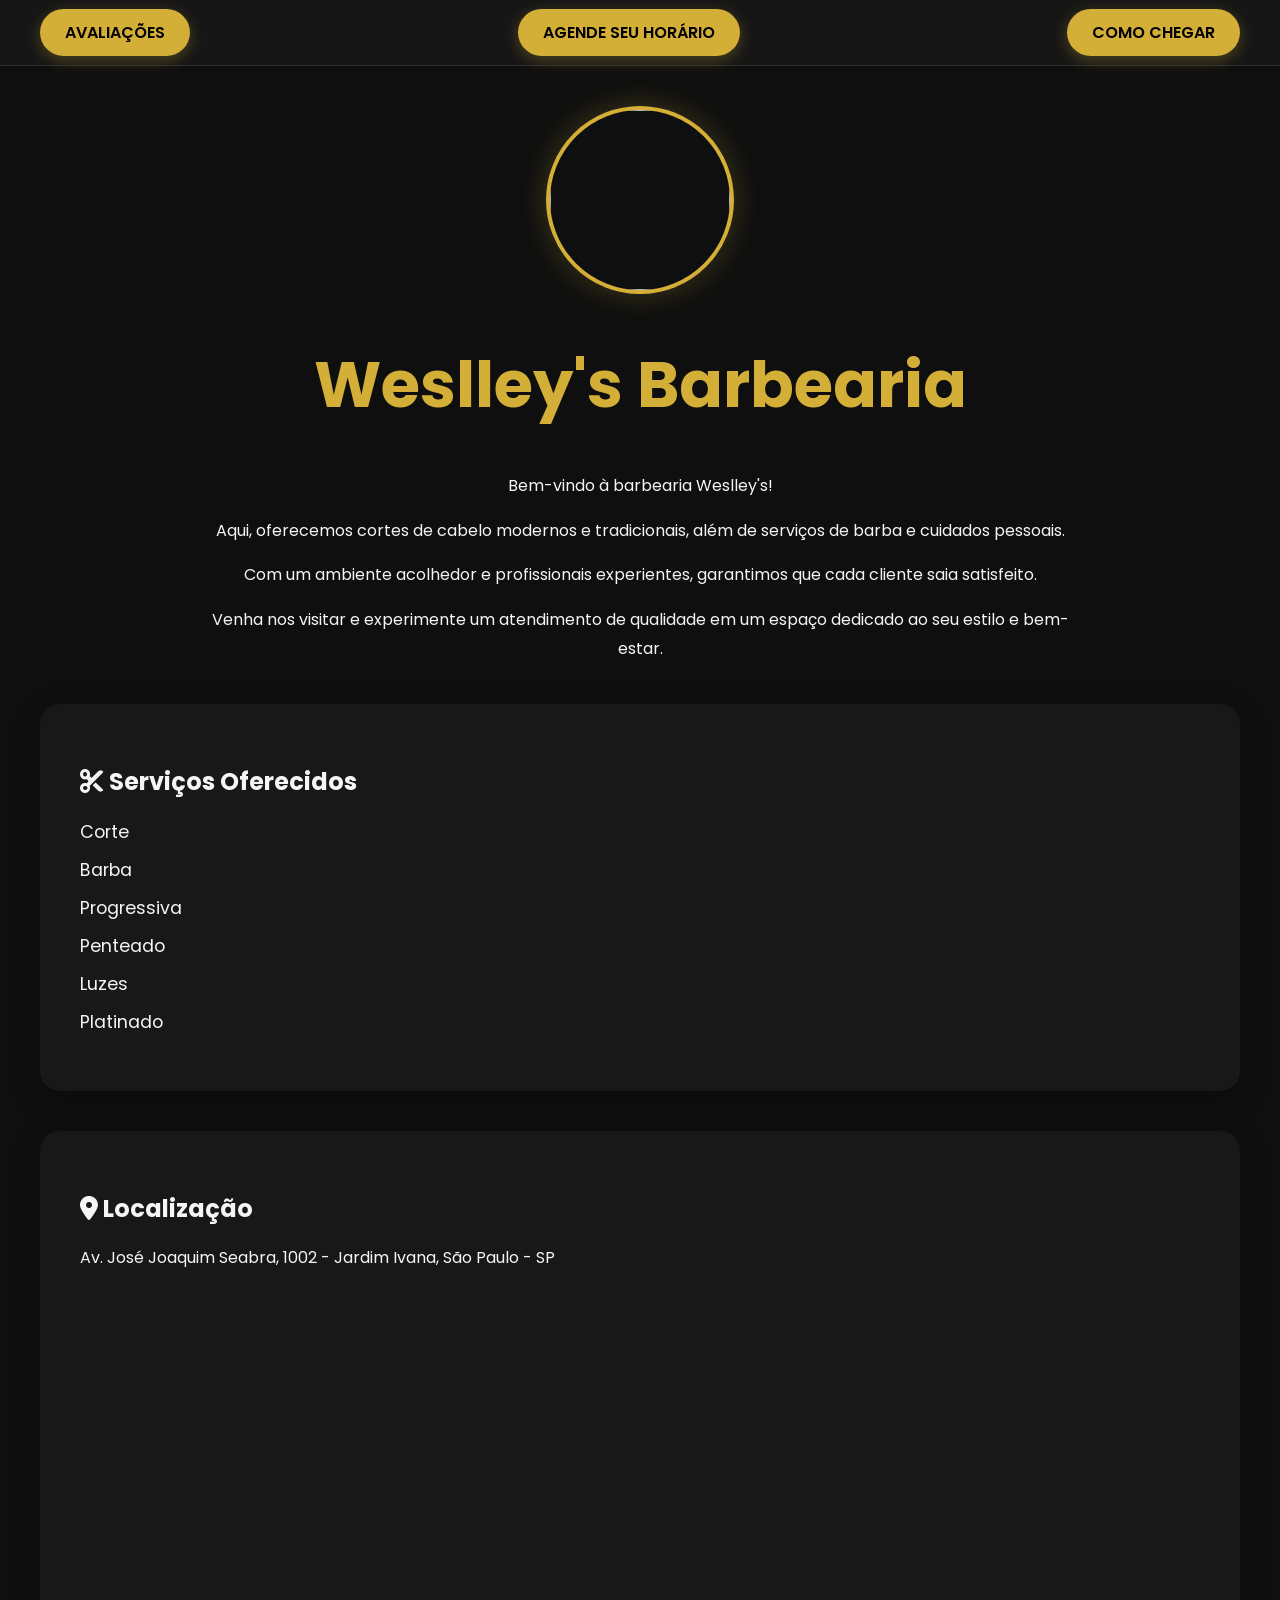
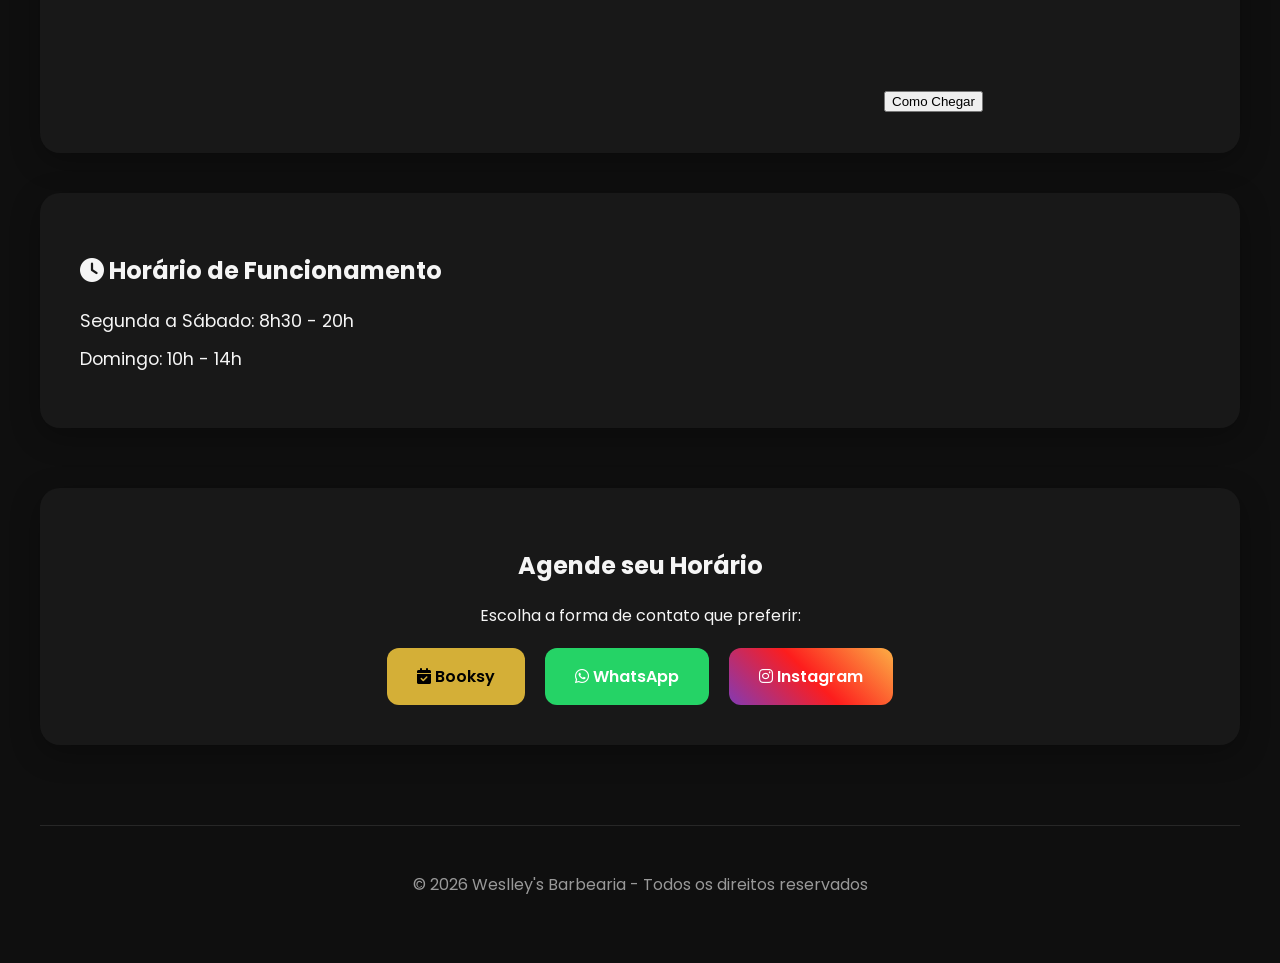
==== index.html @ 0d5057e3 "Criação barbearia" ====
<!DOCTYPE html>
<html lang="en">
<head>
    <meta charset="UTF-8">
    <meta name="viewport" content="width=device-width, initial-scale=1.0">
    <title>Weslley's Barbearia</title>
    <link rel="stylesheet" href="index.css">
    <link rel="stylesheet" href="https://cdnjs.cloudflare.com/ajax/libs/font-awesome/6.5.2/css/all.min.css">
    <link rel="preconnect" href="https://fonts.googleapis.com">
<link rel="preconnect" href="https://fonts.gstatic.com" crossorigin>

<link href="https://fonts.googleapis.com/css2?family=Poppins:wght@300;400;500;600;700&display=swap" rel="stylesheet">
</head>
<body>
    <nav>
    <ul>
        <li><a href="https://booksy.com/pt-br/367630_weslleys-barbearia_barbearias_1047773_sao-paulo#reviews-section"
               target="_blank"
               class="btn-menu-booksy">
               Avaliações
            </a> 
        </li>
            
        <li>
            <a href="https://booksy.com/pt-br/instant-experiences/widget/367630?utm_source=ig&utm_medium=social&utm_content=link_in_bio"
               target="_blank"
               class="btn-menu-booksy">
                Agende seu Horário
            </a>
        </li>

        <li><a href="https://www.google.com/maps/place/Av.+Jos%C3%A9+Joaquim+Seabra,+1002+-+Jardim+Ivana,+S%C3%A3o+Paulo+-+SP,+05364-000/@-23.5702274,-46.7535522,1033m/data=!3m2!1e3!4b1!4m6!3m5!1s0x94ce55e758b2d7f1:0xc8e67a500161d487!8m2!3d-23.5702274!4d-46.7535522!16s%2Fg%2F11smvkb0kb?entry=ttu&g_ep=EgoyMDI2MDYxNi4wIKXMDSoASAFQAw%3D%3D"
               target="_blank"
               class="btn-menu-booksy">
                Como Chegar
            </a>
        </li>
    </ul>
</nav>

    <header>
        <div class="center">
            <img src="./img/img.png"></img>
                
        </div>

        <div class="nome">
            <h1>Weslley's Barbearia</h1>
        </div>

        <div class="boasvindas">
                <p>Bem-vindo à barbearia Weslley's!</p>
                <p>Aqui, oferecemos cortes de cabelo modernos e tradicionais, além de serviços de barba e cuidados pessoais.</p> 
                <p>Com um ambiente acolhedor e profissionais experientes, garantimos que cada cliente saia satisfeito.</p> 
                <p>Venha nos visitar e experimente um atendimento de qualidade em um espaço dedicado ao seu estilo e bem-estar.</p>
        </div>

        <div class="servicos">
    <h2>
        <i class="fa-solid fa-scissors"></i>
        Serviços Oferecidos
    </h2>

    <ul>
        <li>Corte</li>
        <li>Barba</li>
        <li>Progressiva</li>
        <li>Penteado</li>
        <li>Luzes</li>
        <li>Platinado</li>
    </ul>
</div>

        <div class="endereco">
                <h2><i class="fa-solid fa-location-dot"></i> Localização</h2>
                <p>Av. José Joaquim Seabra, 1002 - Jardim Ivana, São Paulo - SP</p  >
                
                <iframe
        src="https://www.google.com/maps?q=Av.%20José%20Joaquim%20Seabra,%201002&output=embed"
        width="600"
        height="450"
        style="border:0;"
        allowfullscreen=""
        loading="lazy">
    </iframe>

    <a
    href="https://www.google.com/maps/search/?api=1&query=Av.+José+Joaquim+Seabra,+1002"
    target="_blank">
    <button>Como Chegar</button>
    </a>
        </div>  

        <div class="funcionamento">
                <h2><i class="fa-solid fa-clock"></i> Horário de Funcionamento</h2>
                <ul>
                    <li>Segunda a Sábado: 8h30 - 20h</li>
                    <li>Domingo: 10h - 14h</li>
                </ul>
        </div>

       <div class="agendamento">
    <h2>Agende seu Horário</h2>
    <p>Escolha a forma de contato que preferir:</p>

    <div class="botoes-agendamento">

        <a href="https://booksy.com/pt-br/367630_weslleys-barbearia_barbearias_1047773_sao-paulo"
           target="_blank"
           class="btn-booksy">
            <i class="fa-solid fa-calendar-check"></i>
            Booksy
        </a>

        <a href="https://wa.me/5511982858333?text=Olá!%20Gostaria%20de%20agendar%20um%20horário%20na%20Weslley's%20Barbearia."
           target="_blank"
           class="btn-whatsapp">
           <i class="fa-brands fa-whatsapp"></i> 
           WhatsApp
        </a>

        <a href="https://www.instagram.com/weslleys_barbearia"
           target="_blank"
           class="btn-instagram">
            <i class="fa-brands fa-instagram"></i>
             Instagram
        </a>

    </div>
</div>

        
       <footer>
    <p>© 2026 Weslley's Barbearia - Todos os direitos reservados</p>
</footer>

    </header>
</body>
</html>
---- index.css ----
/* ===== ESTILO GERAL ===== */

body {
    background-color: #0f0f0f;
    color: #f5f5f5;
    font-family: 'Poppins', sans-serif;
    margin: 0;
    padding: 0; 
}

header {
    max-width: 1200px;
    margin: 0 auto;
    padding: 20px;
}

/* ===== MENU DE NAVEGAÇÃO ===== */

nav {
    background-color: rgba(255,255,255,0.03);
    backdrop-filter: blur(10px);
    border-bottom: 1px solid rgba(255,255,255,0.1);
    position: sticky;
    top: 0;
    z-index: 100;
} 
    
nav ul {
    display: flex;
    justify-content: space-between;
    align-items: center;
    list-style: none;
    padding: 20px 40px;
    max-width: 1200px;
    margin: 0 auto;
}

nav a {
    color: white;
    text-decoration: none;
    transition: 0.3s;
}

nav a:hover {
    color: #d4af37; /* dourado */
}

/* ===== IMAGEM ===== */

img {
    width: 180px;
    height: 180px;
    border-radius: 50%;
    border: 4px solid #d4af37;
    object-fit: cover;
    box-shadow: 0 0 30px rgba(212,175,55,0.25);
}

/* ===== CLASSES DE CENTRALIZAÇÃO ===== */

.center {
    display: flex;
    justify-content: center;
    align-items: center;
    margin-top: 20px;
}

/* ===== TÍTULO PRINCIPAL ===== */

.nome {
    text-align: center;
    margin-top: 20px;
}

.nome h1 {
    font-size: 4rem;
    font-weight: 700;
    font-style: normal;
    color: #d4af37;
    margin-bottom: 10px;
}

.nome h2{
color: #d4af37;
    font-size: 2rem;
    margin-bottom: 25px;
}

/* ===== TEXTO DE BOAS-VINDAS ===== */

.boasvindas {
    text-align: center;
    max-width: 900px;
    margin: 40px auto;
    line-height: 1.8;
}

/* ===== SEÇÕES ===== */

.servicos,
.endereco,
.funcionamento,
.agendamento {
    background-color: #181818;
    border-radius: 20px;
    padding: 40px;
    margin-top: 40px;
    box-shadow: 0 8px 30px rgba(0,0,0,0.3);
}

/* ===== LISTAS ===== */

.servicos ul,
.funcionamento ul {
    list-style: none;
    padding: 0;
}

.servicos li,
.funcionamento li {
    margin: 12px 0;
    font-size: 1.1rem;
}

/* ===== ENDEREÇO ===== */

.endereco iframe {
    width: 100%;
    max-width: 800px;
    height: 400px;
    border-radius: 15px;
    margin-top: 20px;
}

.agendamento {
    text-align: center;
    margin: 60px 0;
}

.botoes-agendamento {
    display: flex;
    justify-content: center;
    gap: 20px;
    flex-wrap: wrap;
    margin-top: 20px;
}

.btn-booksy {
    background-color: #d4af37;
    color: black;
}

.btn-whatsapp {
    background-color: #25D366;
    color: white;
}

.btn-instagram {
    background: linear-gradient(
        45deg,
        #833AB4,
        #FD1D1D,
        #FCAF45
    );
    color: white;
}

/* ===== BOTÕES PREMIUM ===== */

.botoes-agendamento a {
    text-decoration: none;
    padding: 16px 30px;
    border-radius: 12px;
    font-weight: 600;
    transition: all 0.3s ease;
}

.botoes-agendamento a:hover {
    transform: translateY(-3px);
    box-shadow: 0 10px 20px rgba(0,0,0,0.25);
}

.btn-menu-booksy {
     background-color: #d4af37;
    color: black !important;
    padding: 12px 25px;
    border-radius: 30px;
    font-weight: 600;
    text-transform: uppercase;
    box-shadow: 0 4px 15px rgba(212, 175, 55, 0.3);
    transition: all 0.3s ease;
}

.btn-menu-booksy:hover {
    transform: translateY(-2px);
    background-color: #e5c158;
}

/* ===== RODAPÉ ===== */

footer {
    text-align: center;
    padding: 30px;
    margin-top: 80px;
    border-top: 1px solid rgba(255,255,255,0.1);
    color: #999;
}
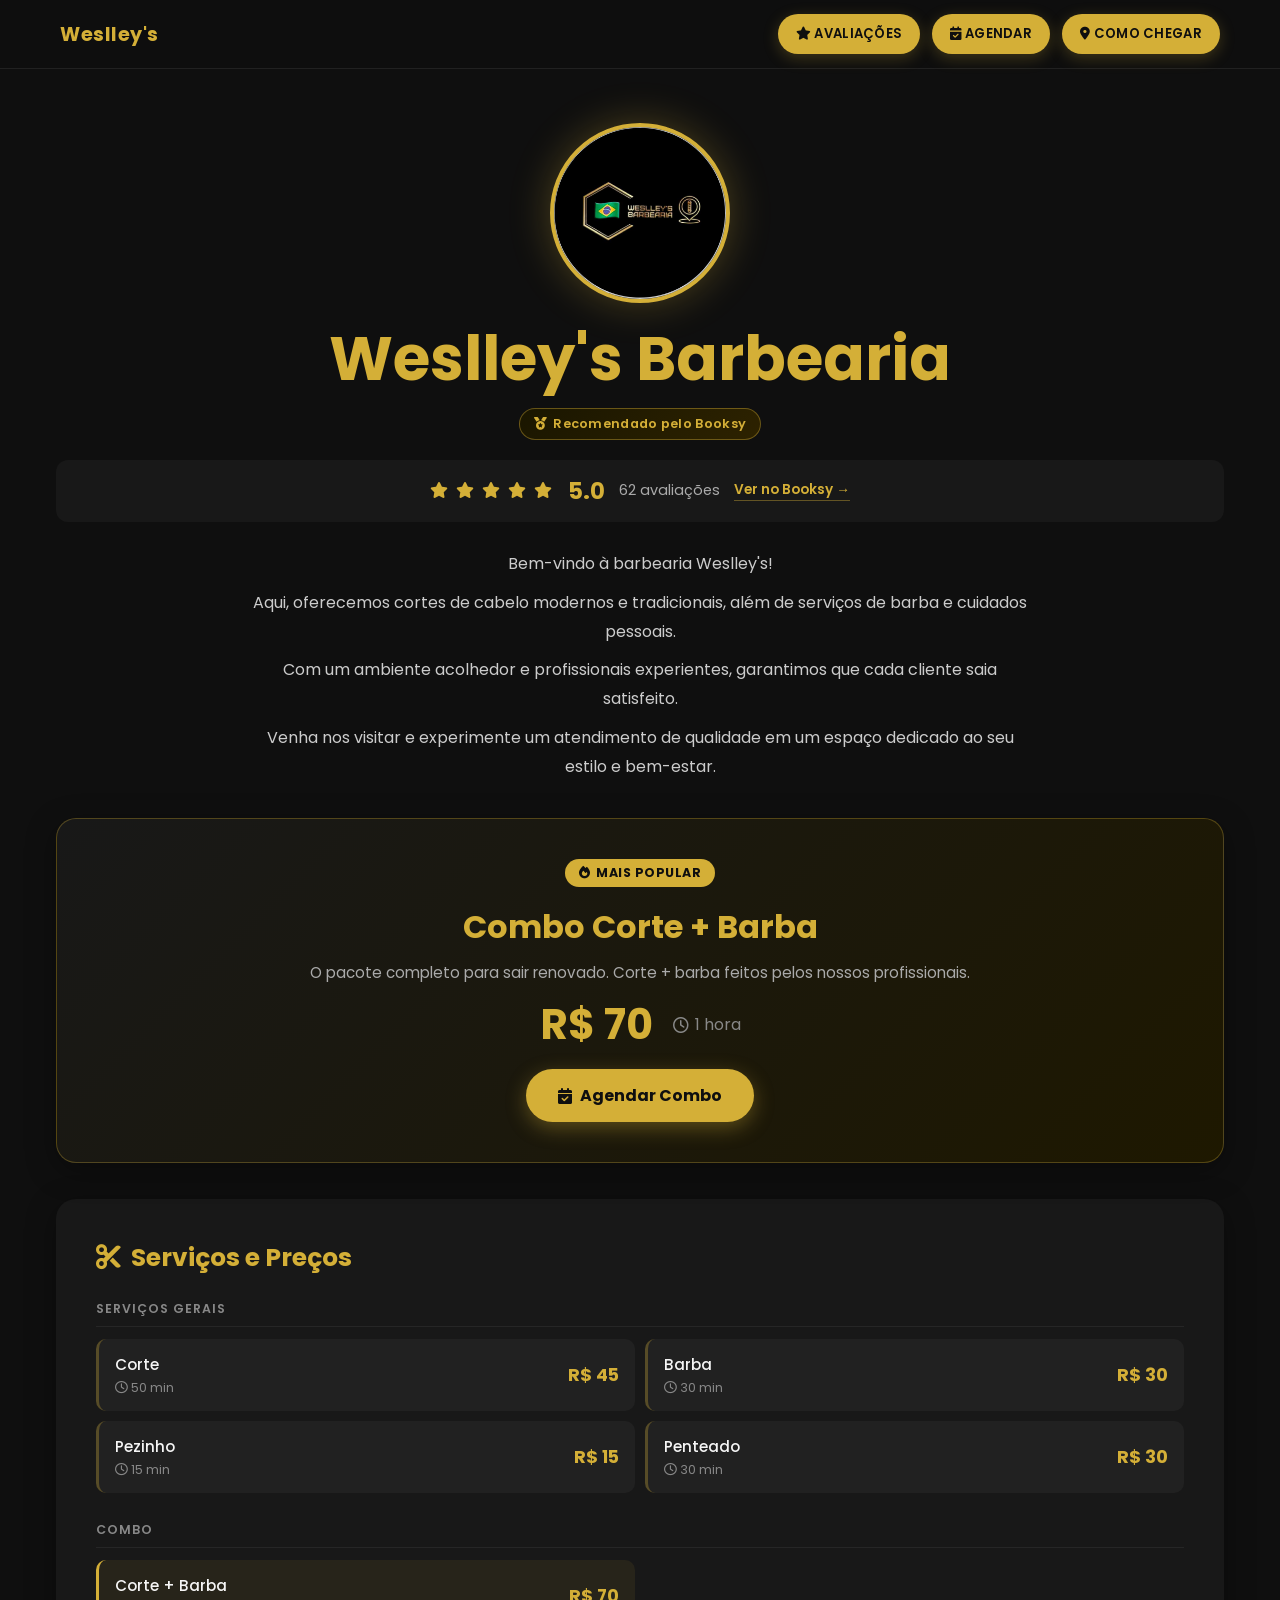
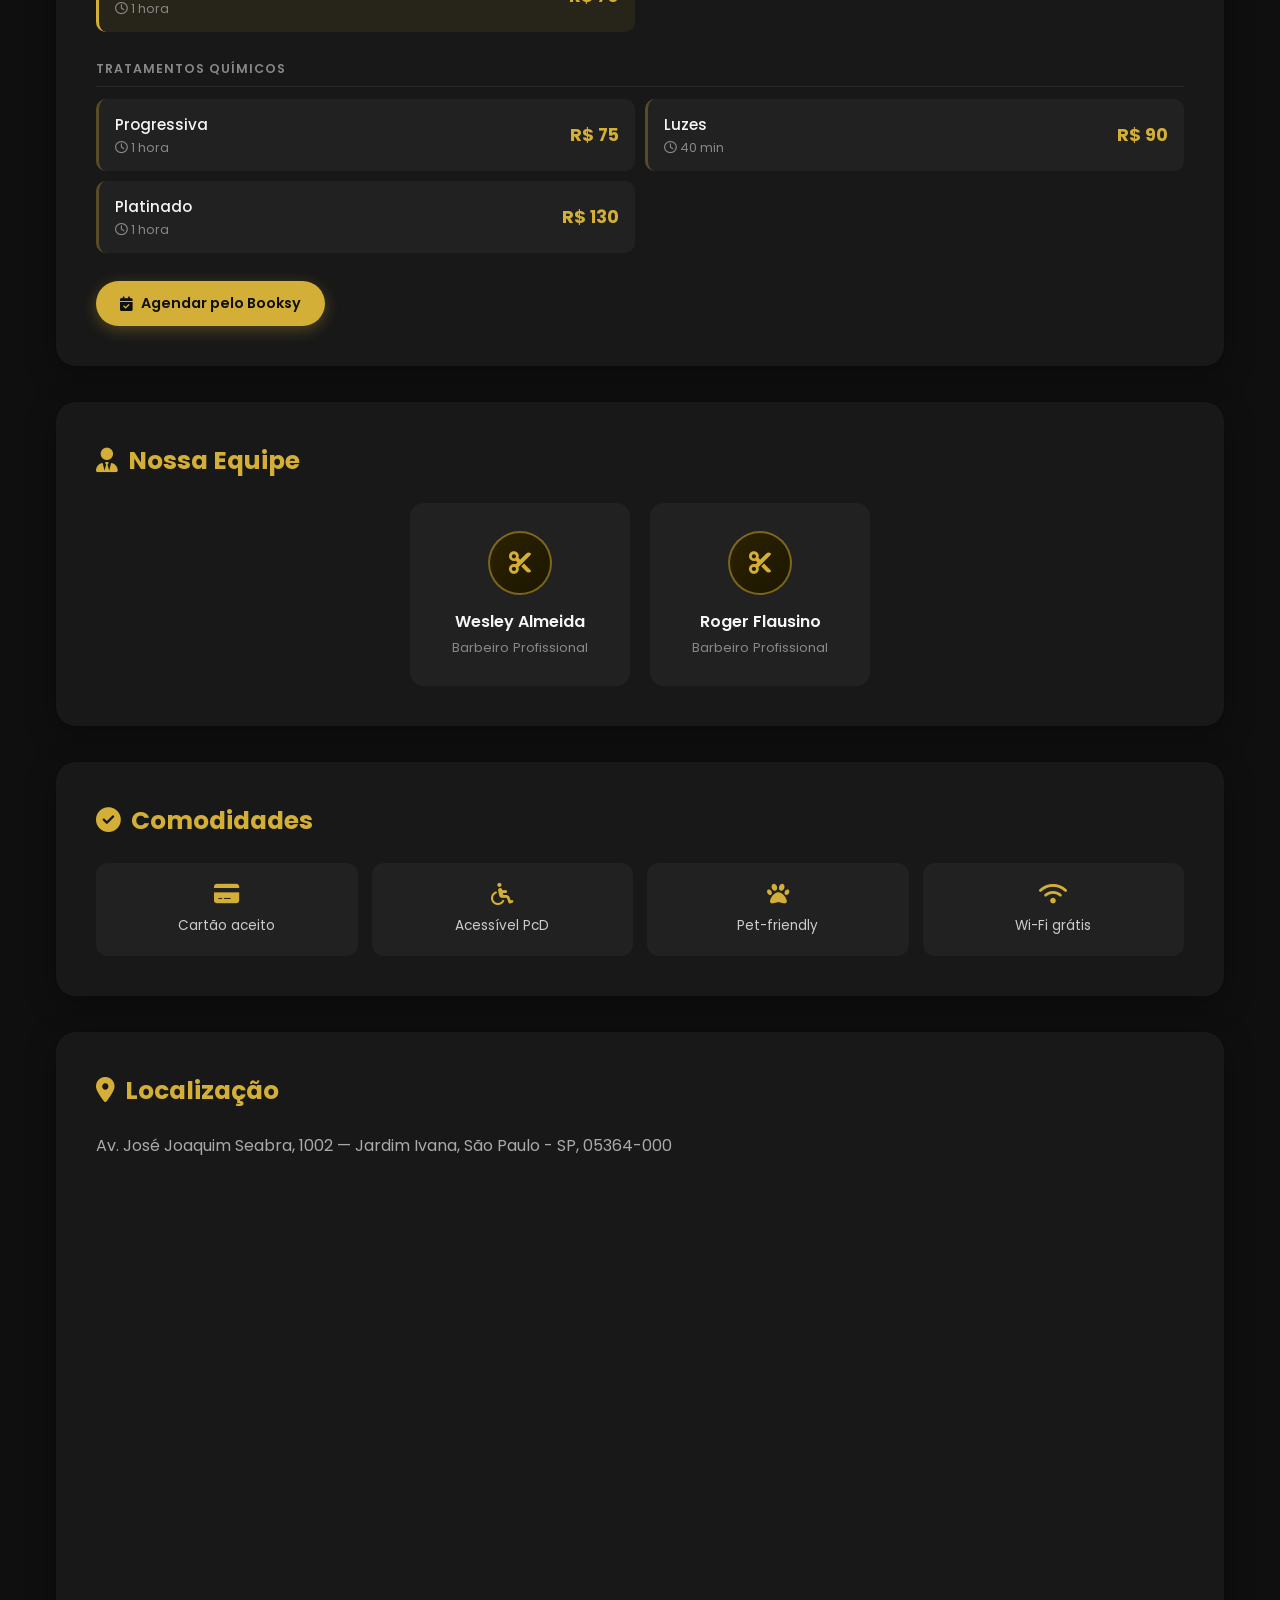
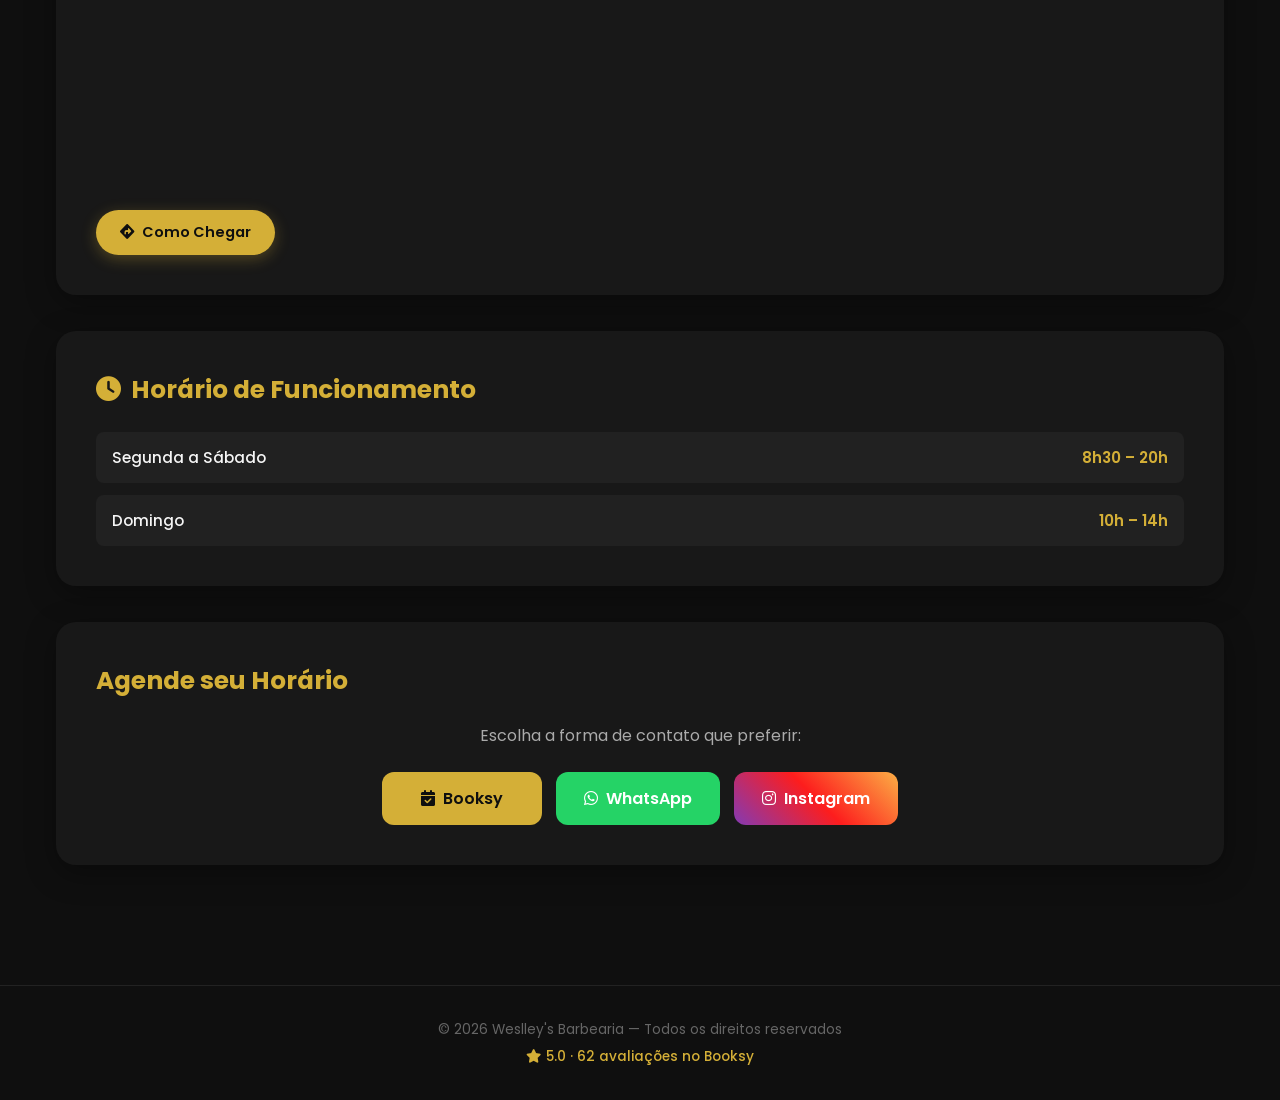
==== commit 3caa8ae6: "Refatora projeto: responsivo mobile-first + dados do Booksy + estrutura assets/ - Layout 100% respon" ====
--- a/index.html
+++ b/index.html
@@ -1,139 +1,301 @@
-<!DOCTYPE html>
-<html lang="en">
-<head>
-    <meta charset="UTF-8">
-    <meta name="viewport" content="width=device-width, initial-scale=1.0">
-    <title>Weslley's Barbearia</title>
-    <link rel="stylesheet" href="index.css">
-    <link rel="stylesheet" href="https://cdnjs.cloudflare.com/ajax/libs/font-awesome/6.5.2/css/all.min.css">
-    <link rel="preconnect" href="https://fonts.googleapis.com">
-<link rel="preconnect" href="https://fonts.gstatic.com" crossorigin>
-
-<link href="https://fonts.googleapis.com/css2?family=Poppins:wght@300;400;500;600;700&display=swap" rel="stylesheet">
-</head>
-<body>
-    <nav>
-    <ul>
-        <li><a href="https://booksy.com/pt-br/367630_weslleys-barbearia_barbearias_1047773_sao-paulo#reviews-section"
-               target="_blank"
-               class="btn-menu-booksy">
-               Avaliações
-            </a> 
-        </li>
-            
-        <li>
-            <a href="https://booksy.com/pt-br/instant-experiences/widget/367630?utm_source=ig&utm_medium=social&utm_content=link_in_bio"
-               target="_blank"
-               class="btn-menu-booksy">
-                Agende seu Horário
-            </a>
-        </li>
-
-        <li><a href="https://www.google.com/maps/place/Av.+Jos%C3%A9+Joaquim+Seabra,+1002+-+Jardim+Ivana,+S%C3%A3o+Paulo+-+SP,+05364-000/@-23.5702274,-46.7535522,1033m/data=!3m2!1e3!4b1!4m6!3m5!1s0x94ce55e758b2d7f1:0xc8e67a500161d487!8m2!3d-23.5702274!4d-46.7535522!16s%2Fg%2F11smvkb0kb?entry=ttu&g_ep=EgoyMDI2MDYxNi4wIKXMDSoASAFQAw%3D%3D"
-               target="_blank"
-               class="btn-menu-booksy">
-                Como Chegar
-            </a>
-        </li>
-    </ul>
-</nav>
-
-    <header>
-        <div class="center">
-            <img src="./img/img.png"></img>
-                
-        </div>
-
-        <div class="nome">
-            <h1>Weslley's Barbearia</h1>
-        </div>
-
-        <div class="boasvindas">
-                <p>Bem-vindo à barbearia Weslley's!</p>
-                <p>Aqui, oferecemos cortes de cabelo modernos e tradicionais, além de serviços de barba e cuidados pessoais.</p> 
-                <p>Com um ambiente acolhedor e profissionais experientes, garantimos que cada cliente saia satisfeito.</p> 
-                <p>Venha nos visitar e experimente um atendimento de qualidade em um espaço dedicado ao seu estilo e bem-estar.</p>
-        </div>
-
-        <div class="servicos">
-    <h2>
-        <i class="fa-solid fa-scissors"></i>
-        Serviços Oferecidos
-    </h2>
-
-    <ul>
-        <li>Corte</li>
-        <li>Barba</li>
-        <li>Progressiva</li>
-        <li>Penteado</li>
-        <li>Luzes</li>
-        <li>Platinado</li>
-    </ul>
-</div>
-
-        <div class="endereco">
-                <h2><i class="fa-solid fa-location-dot"></i> Localização</h2>
-                <p>Av. José Joaquim Seabra, 1002 - Jardim Ivana, São Paulo - SP</p  >
-                
-                <iframe
-        src="https://www.google.com/maps?q=Av.%20José%20Joaquim%20Seabra,%201002&output=embed"
-        width="600"
-        height="450"
-        style="border:0;"
-        allowfullscreen=""
-        loading="lazy">
-    </iframe>
-
-    <a
-    href="https://www.google.com/maps/search/?api=1&query=Av.+José+Joaquim+Seabra,+1002"
-    target="_blank">
-    <button>Como Chegar</button>
-    </a>
-        </div>  
-
-        <div class="funcionamento">
-                <h2><i class="fa-solid fa-clock"></i> Horário de Funcionamento</h2>
-                <ul>
-                    <li>Segunda a Sábado: 8h30 - 20h</li>
-                    <li>Domingo: 10h - 14h</li>
-                </ul>
-        </div>
-
-       <div class="agendamento">
-    <h2>Agende seu Horário</h2>
-    <p>Escolha a forma de contato que preferir:</p>
-
-    <div class="botoes-agendamento">
-
-        <a href="https://booksy.com/pt-br/367630_weslleys-barbearia_barbearias_1047773_sao-paulo"
-           target="_blank"
-           class="btn-booksy">
-            <i class="fa-solid fa-calendar-check"></i>
-            Booksy
-        </a>
-
-        <a href="https://wa.me/5511982858333?text=Olá!%20Gostaria%20de%20agendar%20um%20horário%20na%20Weslley's%20Barbearia."
-           target="_blank"
-           class="btn-whatsapp">
-           <i class="fa-brands fa-whatsapp"></i> 
-           WhatsApp
-        </a>
-
-        <a href="https://www.instagram.com/weslleys_barbearia"
-           target="_blank"
-           class="btn-instagram">
-            <i class="fa-brands fa-instagram"></i>
-             Instagram
-        </a>
-
-    </div>
-</div>
-
-        
-       <footer>
-    <p>© 2026 Weslley's Barbearia - Todos os direitos reservados</p>
-</footer>
-
-    </header>
-</body>
-</html>+<!DOCTYPE html>
+<html lang="pt-BR">
+<head>
+  <meta charset="UTF-8" />
+  <meta name="viewport" content="width=device-width, initial-scale=1.0" />
+  <meta name="description" content="Weslley's Barbearia — Nota 5.0 no Booksy. Cortes modernos e tradicionais em São Paulo. Agende pelo Booksy ou WhatsApp." />
+  <title>Weslley's Barbearia</title>
+
+  <link rel="stylesheet" href="assets/css/style.css" />
+  <link rel="stylesheet" href="https://cdnjs.cloudflare.com/ajax/libs/font-awesome/6.5.2/css/all.min.css" />
+  <link rel="preconnect" href="https://fonts.googleapis.com" />
+  <link rel="preconnect" href="https://fonts.gstatic.com" crossorigin />
+  <link href="https://fonts.googleapis.com/css2?family=Poppins:wght@300;400;500;600;700&display=swap" rel="stylesheet" />
+</head>
+<body>
+
+  <!-- ===== NAV ===== -->
+  <nav id="navbar">
+    <div class="nav-inner">
+      <span class="nav-brand">Weslley's</span>
+
+      <button class="hamburger" id="hamburger" aria-label="Abrir menu" aria-expanded="false" aria-controls="nav-menu">
+        <span></span><span></span><span></span>
+      </button>
+
+      <ul class="nav-menu" id="nav-menu">
+        <li>
+          <a href="https://booksy.com/pt-br/367630_weslleys-barbearia_barbearias_1047773_sao-paulo#reviews-section"
+             target="_blank" rel="noopener" class="btn-menu-booksy">
+            <i class="fa-solid fa-star"></i> Avaliações
+          </a>
+        </li>
+        <li>
+          <a href="https://booksy.com/pt-br/instant-experiences/widget/367630?utm_source=ig&utm_medium=social&utm_content=link_in_bio"
+             target="_blank" rel="noopener" class="btn-menu-booksy">
+            <i class="fa-solid fa-calendar-check"></i> Agendar
+          </a>
+        </li>
+        <li>
+          <a href="https://www.google.com/maps/place/Av.+Jos%C3%A9+Joaquim+Seabra,+1002"
+             target="_blank" rel="noopener" class="btn-menu-booksy">
+            <i class="fa-solid fa-location-dot"></i> Como Chegar
+          </a>
+        </li>
+      </ul>
+    </div>
+  </nav>
+
+  <!-- ===== MAIN ===== -->
+  <main>
+
+    <!-- HERO -->
+    <section class="hero">
+      <div class="center">
+        <img src="assets/img/img.png" alt="Logo Weslley's Barbearia" />
+      </div>
+
+      <div class="nome">
+        <h1>Weslley's Barbearia</h1>
+        <div class="badges-hero">
+          <span class="badge-booksy">
+            <i class="fa-solid fa-medal"></i> Recomendado pelo Booksy
+          </span>
+        </div>
+      </div>
+
+      <!-- RATING BAR -->
+      <div class="rating-bar">
+        <div class="rating-stars">
+          <i class="fa-solid fa-star"></i>
+          <i class="fa-solid fa-star"></i>
+          <i class="fa-solid fa-star"></i>
+          <i class="fa-solid fa-star"></i>
+          <i class="fa-solid fa-star"></i>
+        </div>
+        <span class="rating-score">5.0</span>
+        <span class="rating-count">62 avaliações</span>
+        <a href="https://booksy.com/pt-br/367630_weslleys-barbearia_barbearias_1047773_sao-paulo#reviews-section"
+           target="_blank" rel="noopener" class="rating-link">Ver no Booksy →</a>
+      </div>
+
+      <div class="boasvindas">
+        <p>Bem-vindo à barbearia Weslley's!</p>
+        <p>Aqui, oferecemos cortes de cabelo modernos e tradicionais, além de serviços de barba e cuidados pessoais.</p>
+        <p>Com um ambiente acolhedor e profissionais experientes, garantimos que cada cliente saia satisfeito.</p>
+        <p>Venha nos visitar e experimente um atendimento de qualidade em um espaço dedicado ao seu estilo e bem-estar.</p>
+      </div>
+    </section>
+
+    <!-- DESTAQUE: COMBO -->
+    <section class="card combo-destaque">
+      <div class="combo-label">
+        <i class="fa-solid fa-fire"></i> Mais Popular
+      </div>
+      <h2>Combo Corte + Barba</h2>
+      <p class="combo-desc">O pacote completo para sair renovado. Corte + barba feitos pelos nossos profissionais.</p>
+      <div class="combo-info">
+        <span class="combo-preco">R$ 70</span>
+        <span class="combo-duracao"><i class="fa-regular fa-clock"></i> 1 hora</span>
+      </div>
+      <a href="https://booksy.com/pt-br/instant-experiences/widget/367630?utm_source=ig&utm_medium=social&utm_content=link_in_bio"
+         target="_blank" rel="noopener" class="btn-agendar-combo">
+        <i class="fa-solid fa-calendar-check"></i> Agendar Combo
+      </a>
+    </section>
+
+    <!-- TABELA DE SERVIÇOS E PREÇOS -->
+    <section class="card servicos">
+      <h2><i class="fa-solid fa-scissors"></i> Serviços e Preços</h2>
+
+      <div class="servicos-grupo">
+        <h3 class="grupo-titulo">Serviços Gerais</h3>
+        <div class="servicos-grid">
+          <div class="servico-item">
+            <div class="servico-info">
+              <span class="servico-nome">Corte</span>
+              <span class="servico-duracao"><i class="fa-regular fa-clock"></i> 50 min</span>
+            </div>
+            <span class="servico-preco">R$ 45</span>
+          </div>
+          <div class="servico-item">
+            <div class="servico-info">
+              <span class="servico-nome">Barba</span>
+              <span class="servico-duracao"><i class="fa-regular fa-clock"></i> 30 min</span>
+            </div>
+            <span class="servico-preco">R$ 30</span>
+          </div>
+          <div class="servico-item">
+            <div class="servico-info">
+              <span class="servico-nome">Pezinho</span>
+              <span class="servico-duracao"><i class="fa-regular fa-clock"></i> 15 min</span>
+            </div>
+            <span class="servico-preco">R$ 15</span>
+          </div>
+          <div class="servico-item">
+            <div class="servico-info">
+              <span class="servico-nome">Penteado</span>
+              <span class="servico-duracao"><i class="fa-regular fa-clock"></i> 30 min</span>
+            </div>
+            <span class="servico-preco">R$ 30</span>
+          </div>
+        </div>
+      </div>
+
+      <div class="servicos-grupo">
+        <h3 class="grupo-titulo">Combo</h3>
+        <div class="servicos-grid">
+          <div class="servico-item destaque">
+            <div class="servico-info">
+              <span class="servico-nome">Corte + Barba</span>
+              <span class="servico-duracao"><i class="fa-regular fa-clock"></i> 1 hora</span>
+            </div>
+            <span class="servico-preco">R$ 70</span>
+          </div>
+        </div>
+      </div>
+
+      <div class="servicos-grupo">
+        <h3 class="grupo-titulo">Tratamentos Químicos</h3>
+        <div class="servicos-grid">
+          <div class="servico-item">
+            <div class="servico-info">
+              <span class="servico-nome">Progressiva</span>
+              <span class="servico-duracao"><i class="fa-regular fa-clock"></i> 1 hora</span>
+            </div>
+            <span class="servico-preco">R$ 75</span>
+          </div>
+          <div class="servico-item">
+            <div class="servico-info">
+              <span class="servico-nome">Luzes</span>
+              <span class="servico-duracao"><i class="fa-regular fa-clock"></i> 40 min</span>
+            </div>
+            <span class="servico-preco">R$ 90</span>
+          </div>
+          <div class="servico-item">
+            <div class="servico-info">
+              <span class="servico-nome">Platinado</span>
+              <span class="servico-duracao"><i class="fa-regular fa-clock"></i> 1 hora</span>
+            </div>
+            <span class="servico-preco">R$ 130</span>
+          </div>
+        </div>
+      </div>
+
+      <a href="https://booksy.com/pt-br/instant-experiences/widget/367630?utm_source=ig&utm_medium=social&utm_content=link_in_bio"
+         target="_blank" rel="noopener" class="btn-ver-booksy">
+        <i class="fa-solid fa-calendar-check"></i> Agendar pelo Booksy
+      </a>
+    </section>
+
+    <!-- EQUIPE -->
+    <section class="card equipe">
+      <h2><i class="fa-solid fa-user-tie"></i> Nossa Equipe</h2>
+      <div class="equipe-grid">
+        <div class="membro">
+          <div class="membro-avatar">
+            <i class="fa-solid fa-scissors"></i>
+          </div>
+          <h3>Wesley Almeida</h3>
+          <p>Barbeiro Profissional</p>
+        </div>
+        <div class="membro">
+          <div class="membro-avatar">
+            <i class="fa-solid fa-scissors"></i>
+          </div>
+          <h3>Roger Flausino</h3>
+          <p>Barbeiro Profissional</p>
+        </div>
+      </div>
+    </section>
+
+    <!-- COMODIDADES -->
+    <section class="card comodidades">
+      <h2><i class="fa-solid fa-circle-check"></i> Comodidades</h2>
+      <div class="comodidades-grid">
+        <div class="comodidade-item">
+          <i class="fa-solid fa-credit-card"></i>
+          <span>Cartão aceito</span>
+        </div>
+        <div class="comodidade-item">
+          <i class="fa-solid fa-wheelchair"></i>
+          <span>Acessível PcD</span>
+        </div>
+        <div class="comodidade-item">
+          <i class="fa-solid fa-paw"></i>
+          <span>Pet-friendly</span>
+        </div>
+        <div class="comodidade-item">
+          <i class="fa-solid fa-wifi"></i>
+          <span>Wi-Fi grátis</span>
+        </div>
+      </div>
+    </section>
+
+    <!-- LOCALIZAÇÃO -->
+    <section class="card endereco">
+      <h2><i class="fa-solid fa-location-dot"></i> Localização</h2>
+      <p>Av. José Joaquim Seabra, 1002 — Jardim Ivana, São Paulo - SP, 05364-000</p>
+
+      <div class="map-wrapper">
+        <iframe
+          src="https://www.google.com/maps?q=Av.+Jos%C3%A9+Joaquim+Seabra,+1002,+S%C3%A3o+Paulo&output=embed"
+          title="Localização Weslley's Barbearia"
+          allowfullscreen
+          loading="lazy">
+        </iframe>
+      </div>
+
+      <a href="https://www.google.com/maps/search/?api=1&query=Av.+José+Joaquim+Seabra,+1002"
+         target="_blank" rel="noopener" class="btn-mapa">
+        <i class="fa-solid fa-diamond-turn-right"></i> Como Chegar
+      </a>
+    </section>
+
+    <!-- HORÁRIOS -->
+    <section class="card funcionamento">
+      <h2><i class="fa-solid fa-clock"></i> Horário de Funcionamento</h2>
+      <ul>
+        <li><span>Segunda a Sábado</span><span>8h30 – 20h</span></li>
+        <li><span>Domingo</span><span>10h – 14h</span></li>
+      </ul>
+    </section>
+
+    <!-- AGENDAMENTO -->
+    <section class="card agendamento">
+      <h2>Agende seu Horário</h2>
+      <p>Escolha a forma de contato que preferir:</p>
+
+      <div class="botoes-agendamento">
+        <a href="https://booksy.com/pt-br/367630_weslleys-barbearia_barbearias_1047773_sao-paulo"
+           target="_blank" rel="noopener" class="btn-booksy">
+          <i class="fa-solid fa-calendar-check"></i> Booksy
+        </a>
+        <a href="https://wa.me/5511982858333?text=Ol%C3%A1!%20Gostaria%20de%20agendar%20um%20hor%C3%A1rio%20na%20Weslley%27s%20Barbearia."
+           target="_blank" rel="noopener" class="btn-whatsapp">
+          <i class="fa-brands fa-whatsapp"></i> WhatsApp
+        </a>
+        <a href="https://www.instagram.com/weslleys_barbearia"
+           target="_blank" rel="noopener" class="btn-instagram">
+          <i class="fa-brands fa-instagram"></i> Instagram
+        </a>
+      </div>
+    </section>
+
+  </main>
+
+  <!-- FOOTER -->
+  <footer>
+    <p>© 2026 Weslley's Barbearia — Todos os direitos reservados</p>
+    <p class="footer-sub">
+      <a href="https://booksy.com/pt-br/367630_weslleys-barbearia_barbearias_1047773_sao-paulo"
+         target="_blank" rel="noopener">
+        <i class="fa-solid fa-star"></i> 5.0 · 62 avaliações no Booksy
+      </a>
+    </p>
+  </footer>
+
+  <script src="assets/js/main.js" defer></script>
+
+</body>
+</html>
--- a/assets/css/style.css
+++ b/assets/css/style.css
@@ -0,0 +1,630 @@
+/* ===== RESET & BASE ===== */
+
+*, *::before, *::after {
+  box-sizing: border-box;
+  margin: 0;
+  padding: 0;
+}
+
+body {
+  background-color: #0f0f0f;
+  color: #f5f5f5;
+  font-family: 'Poppins', sans-serif;
+  overflow-x: hidden;
+}
+
+img {
+  display: block;
+  max-width: 100%;
+}
+
+a { text-decoration: none; }
+
+/* ===== NAV ===== */
+
+nav {
+  background-color: rgba(15, 15, 15, 0.95);
+  backdrop-filter: blur(10px);
+  -webkit-backdrop-filter: blur(10px);
+  border-bottom: 1px solid rgba(255, 255, 255, 0.08);
+  position: sticky;
+  top: 0;
+  z-index: 100;
+}
+
+.nav-inner {
+  display: flex;
+  align-items: center;
+  justify-content: space-between;
+  max-width: 1200px;
+  margin: 0 auto;
+  padding: 14px 20px;
+}
+
+.nav-brand {
+  color: #d4af37;
+  font-weight: 700;
+  font-size: 1.2rem;
+  letter-spacing: 0.5px;
+}
+
+.hamburger {
+  display: flex;
+  flex-direction: column;
+  justify-content: space-between;
+  width: 28px;
+  height: 20px;
+  background: none;
+  border: none;
+  cursor: pointer;
+  padding: 0;
+  flex-shrink: 0;
+}
+
+.hamburger span {
+  display: block;
+  height: 2px;
+  width: 100%;
+  background-color: #d4af37;
+  border-radius: 2px;
+  transition: transform 0.3s ease, opacity 0.3s ease;
+}
+
+.hamburger.open span:nth-child(1) { transform: translateY(9px) rotate(45deg); }
+.hamburger.open span:nth-child(2) { opacity: 0; }
+.hamburger.open span:nth-child(3) { transform: translateY(-9px) rotate(-45deg); }
+
+.nav-menu {
+  display: none;
+  flex-direction: column;
+  gap: 10px;
+  list-style: none;
+  position: absolute;
+  top: 100%;
+  left: 0;
+  right: 0;
+  background-color: rgba(15, 15, 15, 0.98);
+  padding: 20px;
+  border-bottom: 1px solid rgba(255, 255, 255, 0.08);
+}
+
+.nav-menu.open { display: flex; }
+
+.nav-menu li { width: 100%; }
+
+.nav-menu .btn-menu-booksy {
+  display: block;
+  text-align: center;
+  width: 100%;
+}
+
+@media (min-width: 768px) {
+  .hamburger { display: none; }
+
+  .nav-menu {
+    display: flex;
+    flex-direction: row;
+    position: static;
+    background: none;
+    padding: 0;
+    border: none;
+    gap: 12px;
+  }
+
+  .nav-menu li { width: auto; }
+  .nav-menu .btn-menu-booksy { display: inline-block; width: auto; }
+}
+
+nav a { color: #f5f5f5; transition: color 0.3s; }
+nav a:hover { color: #d4af37; }
+
+.btn-menu-booksy {
+  background-color: #d4af37;
+  color: #0f0f0f !important;
+  padding: 10px 18px;
+  border-radius: 30px;
+  font-weight: 600;
+  font-size: 0.82rem;
+  text-transform: uppercase;
+  letter-spacing: 0.3px;
+  box-shadow: 0 4px 15px rgba(212, 175, 55, 0.25);
+  transition: background-color 0.3s, transform 0.3s;
+}
+
+.btn-menu-booksy:hover {
+  background-color: #e5c158;
+  transform: translateY(-2px);
+}
+
+/* ===== MAIN ===== */
+
+main {
+  max-width: 1200px;
+  margin: 0 auto;
+  padding: 20px 16px 60px;
+}
+
+/* ===== HERO ===== */
+
+.hero { padding-top: 10px; }
+
+.center {
+  display: flex;
+  justify-content: center;
+  margin-top: 24px;
+}
+
+.center img {
+  width: 140px;
+  height: 140px;
+  border-radius: 50%;
+  border: 4px solid #d4af37;
+  object-fit: cover;
+  box-shadow: 0 0 40px rgba(212, 175, 55, 0.3);
+}
+
+@media (min-width: 480px)  { .center img { width: 160px; height: 160px; } }
+@media (min-width: 768px)  { .center img { width: 180px; height: 180px; } }
+
+.nome {
+  text-align: center;
+  margin-top: 20px;
+  padding: 0 8px;
+}
+
+.nome h1 {
+  font-size: clamp(1.8rem, 6vw, 3.8rem);
+  font-weight: 700;
+  color: #d4af37;
+  line-height: 1.2;
+}
+
+.badges-hero {
+  display: flex;
+  justify-content: center;
+  margin-top: 12px;
+}
+
+.badge-booksy {
+  display: inline-flex;
+  align-items: center;
+  gap: 6px;
+  background: linear-gradient(135deg, #1a1600, #2d2200);
+  border: 1px solid rgba(212, 175, 55, 0.4);
+  color: #d4af37;
+  font-size: 0.8rem;
+  font-weight: 600;
+  padding: 6px 14px;
+  border-radius: 20px;
+  letter-spacing: 0.3px;
+}
+
+/* ===== RATING BAR ===== */
+
+.rating-bar {
+  display: flex;
+  align-items: center;
+  justify-content: center;
+  flex-wrap: wrap;
+  gap: 8px 14px;
+  margin-top: 20px;
+  background-color: #181818;
+  border-radius: 12px;
+  padding: 14px 20px;
+}
+
+.rating-stars { color: #d4af37; font-size: 1rem; letter-spacing: 2px; }
+
+.rating-score {
+  font-size: 1.4rem;
+  font-weight: 700;
+  color: #d4af37;
+}
+
+.rating-count { color: #aaa; font-size: 0.9rem; }
+
+.rating-link {
+  color: #d4af37;
+  font-size: 0.85rem;
+  font-weight: 600;
+  border-bottom: 1px solid rgba(212, 175, 55, 0.4);
+  transition: border-color 0.3s;
+}
+
+.rating-link:hover { border-color: #d4af37; }
+
+/* ===== BOAS-VINDAS ===== */
+
+.boasvindas {
+  text-align: center;
+  max-width: 800px;
+  margin: 28px auto 0;
+  line-height: 1.8;
+  font-size: 0.95rem;
+  padding: 0 4px;
+  color: #ccc;
+}
+
+.boasvindas p + p { margin-top: 10px; }
+
+@media (min-width: 768px) { .boasvindas { font-size: 1rem; } }
+
+/* ===== CARDS (base) ===== */
+
+.card {
+  background-color: #181818;
+  border-radius: 16px;
+  padding: 28px 20px;
+  margin-top: 28px;
+  box-shadow: 0 8px 30px rgba(0, 0, 0, 0.35);
+}
+
+@media (min-width: 768px) {
+  .card { border-radius: 20px; padding: 40px; margin-top: 36px; }
+}
+
+.card > h2 {
+  color: #d4af37;
+  font-size: clamp(1.15rem, 3.5vw, 1.55rem);
+  margin-bottom: 24px;
+  display: flex;
+  align-items: center;
+  gap: 10px;
+}
+
+/* ===== COMBO DESTAQUE ===== */
+
+.combo-destaque {
+  position: relative;
+  border: 1px solid rgba(212, 175, 55, 0.3);
+  background: linear-gradient(135deg, #181818, #1e1800);
+  text-align: center;
+  overflow: hidden;
+}
+
+.combo-label {
+  display: inline-flex;
+  align-items: center;
+  gap: 6px;
+  background-color: #d4af37;
+  color: #0f0f0f;
+  font-size: 0.78rem;
+  font-weight: 700;
+  text-transform: uppercase;
+  letter-spacing: 0.5px;
+  padding: 5px 14px;
+  border-radius: 20px;
+  margin-bottom: 16px;
+}
+
+.combo-destaque h2 {
+  color: #d4af37;
+  font-size: clamp(1.4rem, 4vw, 2rem);
+  justify-content: center;
+  margin-bottom: 10px;
+}
+
+.combo-desc { color: #aaa; font-size: 0.95rem; margin-bottom: 20px; }
+
+.combo-info {
+  display: flex;
+  align-items: center;
+  justify-content: center;
+  gap: 20px;
+  margin-bottom: 24px;
+  flex-wrap: wrap;
+}
+
+.combo-preco {
+  font-size: 2.6rem;
+  font-weight: 700;
+  color: #d4af37;
+  line-height: 1;
+}
+
+.combo-duracao {
+  font-size: 1rem;
+  color: #888;
+  display: flex;
+  align-items: center;
+  gap: 6px;
+}
+
+.btn-agendar-combo {
+  display: inline-flex;
+  align-items: center;
+  gap: 8px;
+  background-color: #d4af37;
+  color: #0f0f0f;
+  font-weight: 700;
+  font-size: 1rem;
+  padding: 14px 32px;
+  border-radius: 30px;
+  box-shadow: 0 6px 20px rgba(212, 175, 55, 0.35);
+  transition: background-color 0.3s, transform 0.3s;
+}
+
+.btn-agendar-combo:hover {
+  background-color: #e5c158;
+  transform: translateY(-2px);
+}
+
+/* ===== SERVIÇOS E PREÇOS ===== */
+
+.servicos-grupo { margin-bottom: 28px; }
+.servicos-grupo:last-of-type { margin-bottom: 0; }
+
+.grupo-titulo {
+  font-size: 0.78rem;
+  font-weight: 600;
+  text-transform: uppercase;
+  letter-spacing: 1px;
+  color: #888;
+  margin-bottom: 12px;
+  padding-bottom: 8px;
+  border-bottom: 1px solid rgba(255, 255, 255, 0.06);
+}
+
+.servicos-grid {
+  display: flex;
+  flex-direction: column;
+  gap: 10px;
+}
+
+.servico-item {
+  display: flex;
+  justify-content: space-between;
+  align-items: center;
+  padding: 14px 16px;
+  background-color: rgba(255, 255, 255, 0.04);
+  border-radius: 10px;
+  border-left: 3px solid rgba(212, 175, 55, 0.3);
+  transition: background-color 0.2s;
+}
+
+.servico-item:hover { background-color: rgba(212, 175, 55, 0.06); }
+
+.servico-item.destaque {
+  border-left-color: #d4af37;
+  background-color: rgba(212, 175, 55, 0.08);
+}
+
+.servico-info {
+  display: flex;
+  flex-direction: column;
+  gap: 3px;
+}
+
+.servico-nome {
+  font-weight: 500;
+  font-size: 0.95rem;
+}
+
+.servico-duracao {
+  font-size: 0.78rem;
+  color: #888;
+  display: flex;
+  align-items: center;
+  gap: 4px;
+}
+
+.servico-preco {
+  font-size: 1.1rem;
+  font-weight: 700;
+  color: #d4af37;
+  white-space: nowrap;
+}
+
+.btn-ver-booksy {
+  display: inline-flex;
+  align-items: center;
+  gap: 8px;
+  margin-top: 28px;
+  background-color: #d4af37;
+  color: #0f0f0f;
+  font-weight: 600;
+  font-size: 0.9rem;
+  padding: 12px 24px;
+  border-radius: 30px;
+  box-shadow: 0 4px 15px rgba(212, 175, 55, 0.3);
+  transition: background-color 0.3s, transform 0.3s;
+}
+
+.btn-ver-booksy:hover { background-color: #e5c158; transform: translateY(-2px); }
+
+@media (min-width: 600px) {
+  .servicos-grid { display: grid; grid-template-columns: 1fr 1fr; }
+}
+
+/* ===== EQUIPE ===== */
+
+.equipe-grid {
+  display: flex;
+  flex-wrap: wrap;
+  gap: 20px;
+  justify-content: center;
+}
+
+.membro {
+  background-color: rgba(255, 255, 255, 0.04);
+  border-radius: 14px;
+  padding: 28px 20px;
+  text-align: center;
+  flex: 1 1 160px;
+  max-width: 220px;
+  transition: background-color 0.2s;
+}
+
+.membro:hover { background-color: rgba(212, 175, 55, 0.06); }
+
+.membro-avatar {
+  width: 64px;
+  height: 64px;
+  border-radius: 50%;
+  background: linear-gradient(135deg, #2d2200, #1a1600);
+  border: 2px solid rgba(212, 175, 55, 0.5);
+  display: flex;
+  align-items: center;
+  justify-content: center;
+  margin: 0 auto 14px;
+  font-size: 1.4rem;
+  color: #d4af37;
+}
+
+.membro h3 { font-size: 1rem; font-weight: 600; margin-bottom: 4px; }
+.membro p  { font-size: 0.82rem; color: #888; }
+
+/* ===== COMODIDADES ===== */
+
+.comodidades-grid {
+  display: grid;
+  grid-template-columns: 1fr 1fr;
+  gap: 14px;
+}
+
+@media (min-width: 600px) {
+  .comodidades-grid { grid-template-columns: repeat(4, 1fr); }
+}
+
+.comodidade-item {
+  display: flex;
+  flex-direction: column;
+  align-items: center;
+  gap: 10px;
+  padding: 20px 12px;
+  background-color: rgba(255, 255, 255, 0.04);
+  border-radius: 12px;
+  text-align: center;
+  font-size: 0.85rem;
+  color: #ccc;
+  transition: background-color 0.2s;
+}
+
+.comodidade-item:hover { background-color: rgba(212, 175, 55, 0.06); }
+
+.comodidade-item i {
+  font-size: 1.4rem;
+  color: #d4af37;
+}
+
+/* ===== MAPA ===== */
+
+.endereco p { color: #aaa; margin-bottom: 4px; }
+
+.map-wrapper {
+  position: relative;
+  width: 100%;
+  padding-top: 56.25%;
+  margin-top: 20px;
+  border-radius: 14px;
+  overflow: hidden;
+}
+
+.map-wrapper iframe {
+  position: absolute;
+  inset: 0;
+  width: 100%;
+  height: 100%;
+  border: 0;
+}
+
+.btn-mapa {
+  display: inline-flex;
+  align-items: center;
+  gap: 8px;
+  margin-top: 20px;
+  padding: 12px 24px;
+  background-color: #d4af37;
+  color: #0f0f0f;
+  font-weight: 600;
+  font-size: 0.9rem;
+  border-radius: 30px;
+  box-shadow: 0 4px 15px rgba(212, 175, 55, 0.3);
+  transition: background-color 0.3s, transform 0.3s;
+}
+
+.btn-mapa:hover { background-color: #e5c158; transform: translateY(-2px); }
+
+/* ===== HORÁRIOS ===== */
+
+.funcionamento ul { list-style: none; display: flex; flex-direction: column; gap: 12px; }
+
+.funcionamento li {
+  display: flex;
+  justify-content: space-between;
+  align-items: center;
+  font-size: 0.95rem;
+  padding: 14px 16px;
+  background-color: rgba(255, 255, 255, 0.04);
+  border-radius: 8px;
+  flex-wrap: wrap;
+  gap: 6px;
+}
+
+.funcionamento li span:first-child { font-weight: 500; }
+.funcionamento li span:last-child  { color: #d4af37; font-weight: 600; }
+
+/* ===== AGENDAMENTO ===== */
+
+.agendamento { text-align: center; }
+.agendamento p { color: #aaa; margin-bottom: 4px; }
+
+.botoes-agendamento {
+  display: flex;
+  flex-direction: column;
+  align-items: center;
+  gap: 14px;
+  margin-top: 24px;
+}
+
+@media (min-width: 480px) {
+  .botoes-agendamento { flex-direction: row; justify-content: center; flex-wrap: wrap; }
+}
+
+.botoes-agendamento a {
+  display: inline-flex;
+  align-items: center;
+  justify-content: center;
+  gap: 8px;
+  padding: 14px 28px;
+  border-radius: 12px;
+  font-weight: 600;
+  font-size: 1rem;
+  min-width: 160px;
+  transition: transform 0.3s, box-shadow 0.3s;
+}
+
+.botoes-agendamento a:hover {
+  transform: translateY(-3px);
+  box-shadow: 0 10px 20px rgba(0, 0, 0, 0.3);
+}
+
+.btn-booksy   { background-color: #d4af37; color: #0f0f0f; }
+.btn-whatsapp { background-color: #25D366; color: #fff; }
+.btn-instagram {
+  background: linear-gradient(45deg, #833AB4, #FD1D1D, #FCAF45);
+  color: #fff;
+}
+
+/* ===== FOOTER ===== */
+
+footer {
+  text-align: center;
+  padding: 30px 16px;
+  margin-top: 60px;
+  border-top: 1px solid rgba(255, 255, 255, 0.08);
+  color: #666;
+  font-size: 0.85rem;
+  line-height: 2;
+}
+
+.footer-sub a {
+  color: #d4af37;
+  font-weight: 500;
+  display: inline-flex;
+  align-items: center;
+  gap: 5px;
+  transition: color 0.3s;
+}
+
+.footer-sub a:hover { color: #e5c158; }
